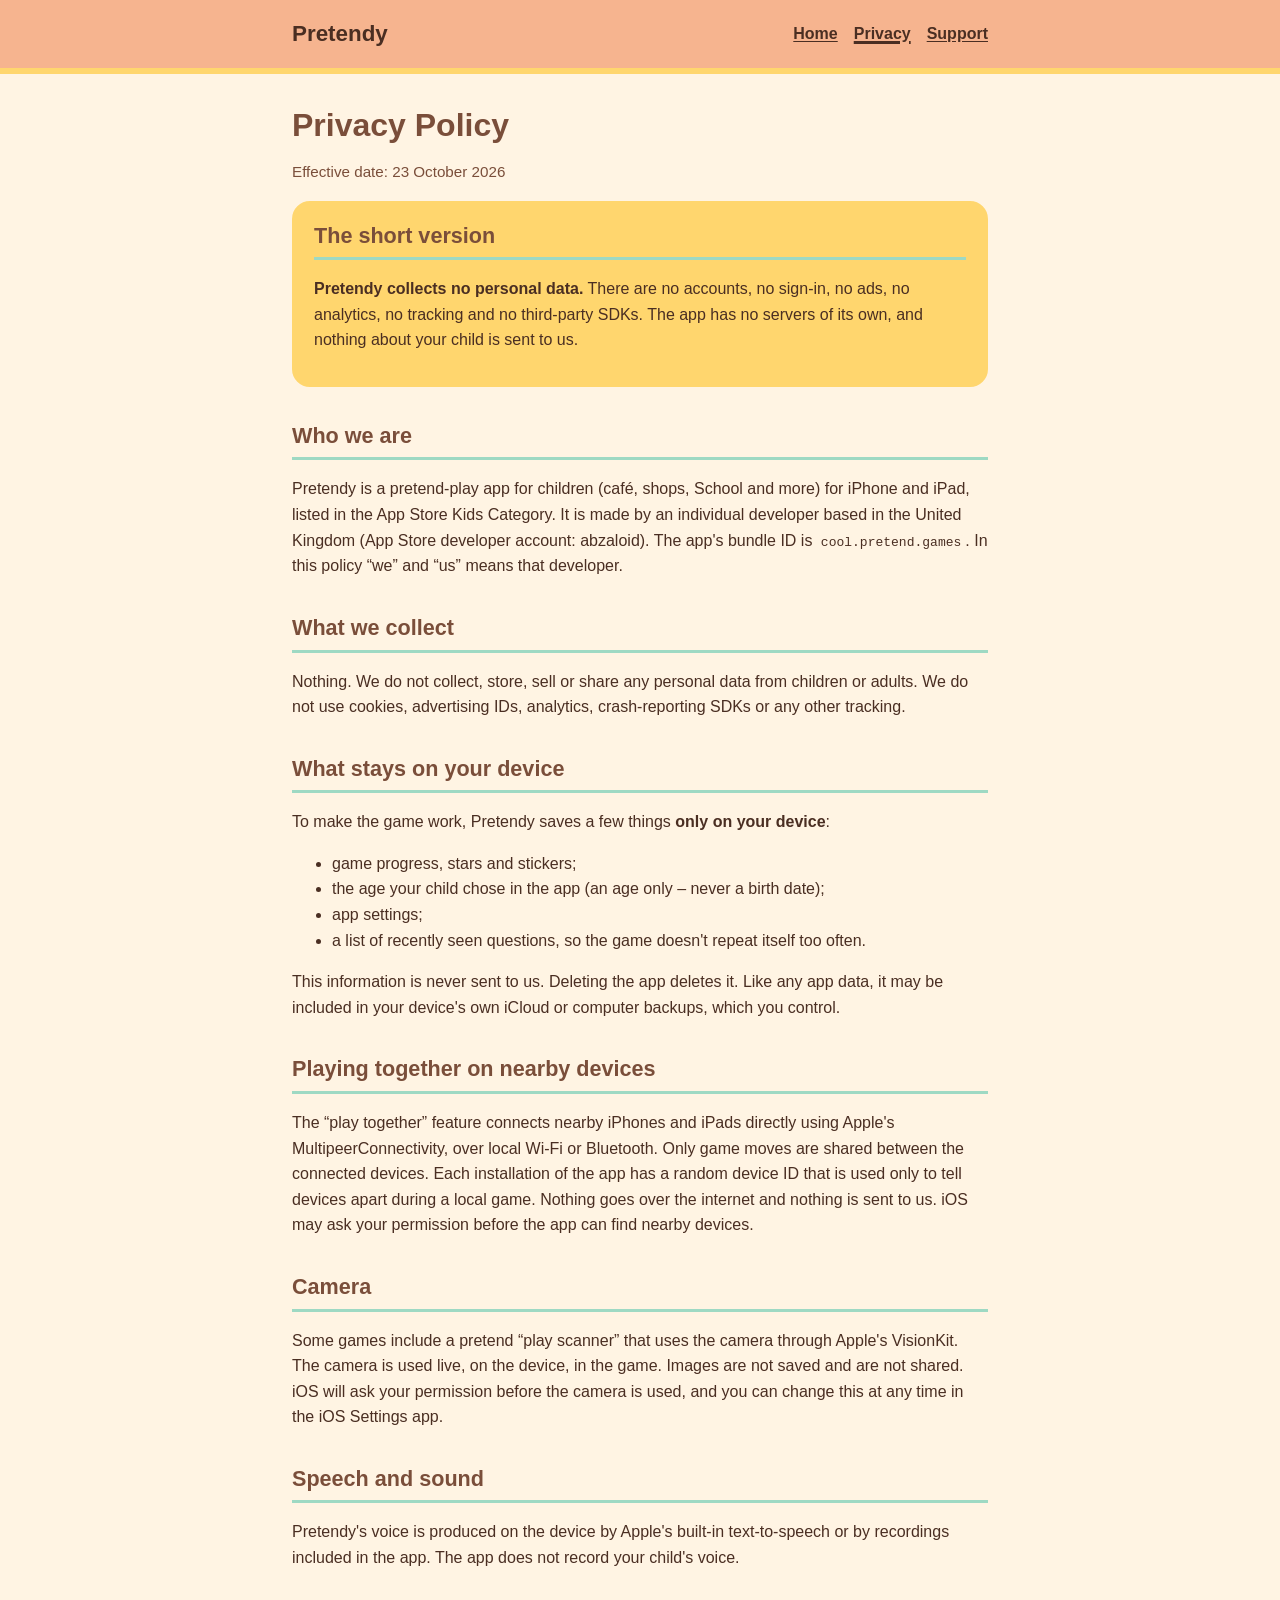
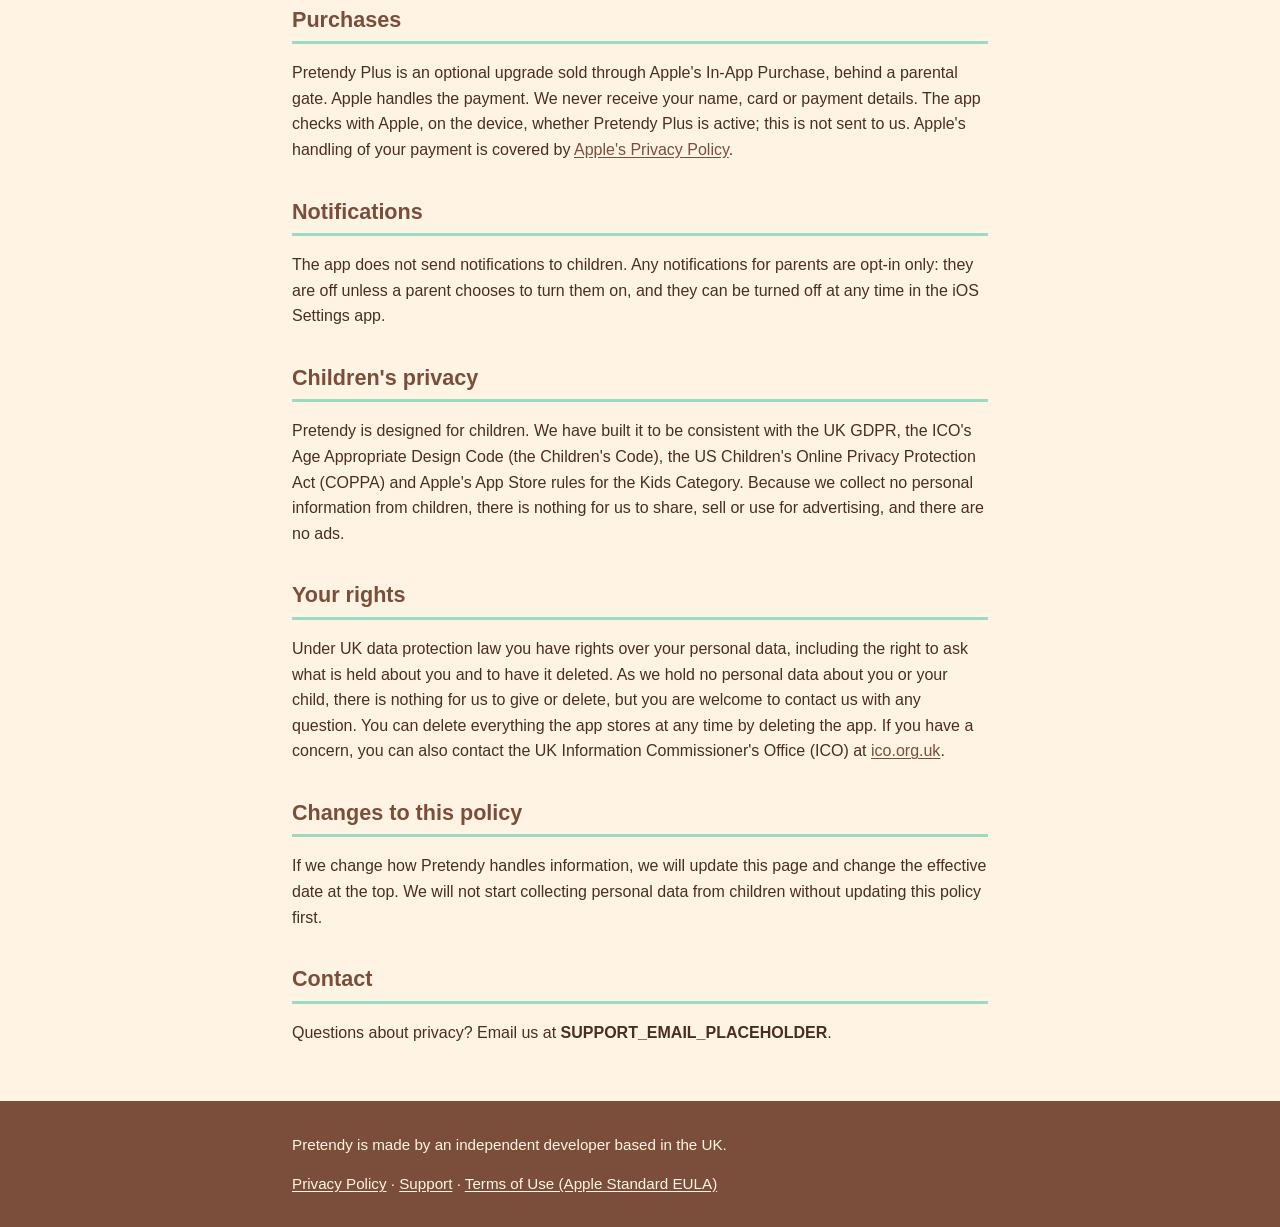
==== privacy.html @ c5faf452 "Privacy policy and support pages" ====
<!DOCTYPE html>
<html lang="en-GB">
<head>
<meta charset="utf-8">
<meta name="viewport" content="width=device-width, initial-scale=1">
<title>Privacy Policy – Pretendy</title>
<meta name="description" content="Pretendy privacy policy: the app collects no personal data.">
<meta name="color-scheme" content="light">
<link rel="stylesheet" href="style.css">
</head>
<body>
<a class="skip" href="#main">Skip to content</a>
<header class="site">
<div class="wrap">
<a class="brand" href="index.html">Pretendy</a>
<nav aria-label="Main">
<ul>
<li><a href="index.html">Home</a></li>
<li><a href="privacy.html" aria-current="page">Privacy</a></li>
<li><a href="support.html">Support</a></li>
</ul>
</nav>
</div>
</header>
<main id="main">
<div class="wrap">
<h1>Privacy Policy</h1>
<p class="meta">Effective date: 23 October 2026</p>

<div class="card highlight">
<h2 id="summary" style="margin-top:0">The short version</h2>
<p><strong>Pretendy collects no personal data.</strong> There are no accounts, no sign-in, no ads, no analytics, no tracking and no third-party SDKs. The app has no servers of its own, and nothing about your child is sent to us.</p>
</div>

<h2 id="who">Who we are</h2>
<p>Pretendy is a pretend-play app for children (café, shops, School and more) for iPhone and iPad, listed in the App Store Kids Category. It is made by an individual developer based in the United Kingdom (App Store developer account: abzaloid). The app's bundle ID is <code>cool.pretend.games</code>. In this policy “we” and “us” means that developer.</p>

<h2 id="collect">What we collect</h2>
<p>Nothing. We do not collect, store, sell or share any personal data from children or adults. We do not use cookies, advertising IDs, analytics, crash-reporting SDKs or any other tracking.</p>

<h2 id="device">What stays on your device</h2>
<p>To make the game work, Pretendy saves a few things <strong>only on your device</strong>:</p>
<ul>
<li>game progress, stars and stickers;</li>
<li>the age your child chose in the app (an age only – never a birth date);</li>
<li>app settings;</li>
<li>a list of recently seen questions, so the game doesn't repeat itself too often.</li>
</ul>
<p>This information is never sent to us. Deleting the app deletes it. Like any app data, it may be included in your device's own iCloud or computer backups, which you control.</p>

<h2 id="together">Playing together on nearby devices</h2>
<p>The “play together” feature connects nearby iPhones and iPads directly using Apple's MultipeerConnectivity, over local Wi-Fi or Bluetooth. Only game moves are shared between the connected devices. Each installation of the app has a random device ID that is used only to tell devices apart during a local game. Nothing goes over the internet and nothing is sent to us. iOS may ask your permission before the app can find nearby devices.</p>

<h2 id="camera">Camera</h2>
<p>Some games include a pretend “play scanner” that uses the camera through Apple's VisionKit. The camera is used live, on the device, in the game. Images are not saved and are not shared. iOS will ask your permission before the camera is used, and you can change this at any time in the iOS Settings app.</p>

<h2 id="speech">Speech and sound</h2>
<p>Pretendy's voice is produced on the device by Apple's built-in text-to-speech or by recordings included in the app. The app does not record your child's voice.</p>

<h2 id="purchases">Purchases</h2>
<p>Pretendy Plus is an optional upgrade sold through Apple's In-App Purchase, behind a parental gate. Apple handles the payment. We never receive your name, card or payment details. The app checks with Apple, on the device, whether Pretendy Plus is active; this is not sent to us. Apple's handling of your payment is covered by <a href="https://www.apple.com/legal/privacy/">Apple's Privacy Policy</a>.</p>

<h2 id="notifications">Notifications</h2>
<p>The app does not send notifications to children. Any notifications for parents are opt-in only: they are off unless a parent chooses to turn them on, and they can be turned off at any time in the iOS Settings app.</p>

<h2 id="children">Children's privacy</h2>
<p>Pretendy is designed for children. We have built it to be consistent with the UK GDPR, the ICO's Age Appropriate Design Code (the Children's Code), the US Children's Online Privacy Protection Act (COPPA) and Apple's App Store rules for the Kids Category. Because we collect no personal information from children, there is nothing for us to share, sell or use for advertising, and there are no ads.</p>

<h2 id="rights">Your rights</h2>
<p>Under UK data protection law you have rights over your personal data, including the right to ask what is held about you and to have it deleted. As we hold no personal data about you or your child, there is nothing for us to give or delete, but you are welcome to contact us with any question. You can delete everything the app stores at any time by deleting the app. If you have a concern, you can also contact the UK Information Commissioner's Office (ICO) at <a href="https://ico.org.uk/">ico.org.uk</a>.</p>

<h2 id="changes">Changes to this policy</h2>
<p>If we change how Pretendy handles information, we will update this page and change the effective date at the top. We will not start collecting personal data from children without updating this policy first.</p>

<h2 id="contact">Contact</h2>
<p>Questions about privacy? Email us at <strong>SUPPORT_EMAIL_PLACEHOLDER</strong>.</p>
</div>
</main>
<footer>
<div class="wrap">
<p>Pretendy is made by an independent developer based in the UK.</p>
<p><a href="privacy.html">Privacy Policy</a> · <a href="support.html">Support</a> · <a href="https://www.apple.com/legal/internet-services/itunes/dev/stdeula/">Terms of Use (Apple Standard EULA)</a></p>
</div>
</footer>
</body>
</html>
---- style.css ----
/* Pretendy site – Soft Clay palette. No external fonts, scripts or trackers. */
:root{--peach:#F6B48F;--cream:#FFF4E3;--mint:#9ED9C3;--sun:#FFD66E;--clay:#7A4E3A;--ink:#4A2E22}
*{box-sizing:border-box}
html{font-size:100%;-webkit-text-size-adjust:100%}
body{margin:0;background:var(--cream);color:var(--ink);font-family:-apple-system,BlinkMacSystemFont,"Segoe UI",Roboto,Helvetica,Arial,sans-serif;line-height:1.6}
a{color:var(--clay);text-decoration:underline;text-underline-offset:2px}
a:hover,a:focus{color:var(--ink)}
a:focus-visible{outline:3px solid var(--clay);outline-offset:2px;border-radius:4px}
.skip{position:absolute;left:-999px;top:0;background:var(--sun);color:var(--ink);padding:.5rem 1rem;z-index:10}
.skip:focus{left:.5rem;top:.5rem}
header.site{background:var(--peach);border-bottom:6px solid var(--sun)}
header.site .wrap{display:flex;flex-wrap:wrap;align-items:center;justify-content:space-between;gap:.5rem}
.brand{font-weight:800;font-size:1.4rem;color:var(--ink);text-decoration:none}
nav ul{list-style:none;margin:0;padding:0;display:flex;flex-wrap:wrap;gap:.25rem 1rem}
nav a{color:var(--ink);font-weight:600}
nav a[aria-current="page"]{text-decoration-thickness:3px}
.wrap{max-width:46rem;margin:0 auto;padding:1rem 1.25rem}
main .wrap{padding-top:1.5rem;padding-bottom:2.5rem}
h1{color:var(--clay);font-size:2rem;line-height:1.2;margin:.5rem 0 1rem}
h2{color:var(--clay);font-size:1.35rem;margin:2rem 0 .5rem;padding-bottom:.25rem;border-bottom:3px solid var(--mint)}
h3{font-size:1.1rem;margin:1.25rem 0 .25rem}
.card{background:#fff;border:2px solid var(--mint);border-radius:18px;padding:1rem 1.25rem;margin:1rem 0}
.highlight{background:var(--sun);border-color:var(--sun)}
.hero{text-align:center;padding:2rem 0 1rem}
.hero p.tag{font-size:1.2rem}
.buttons{display:flex;flex-wrap:wrap;gap:.75rem;justify-content:center;margin:1.5rem 0}
.btn{display:inline-block;background:var(--mint);color:var(--ink);font-weight:700;text-decoration:none;padding:.75rem 1.25rem;border-radius:999px;border:2px solid var(--clay)}
.btn:hover,.btn:focus{background:var(--sun);color:var(--ink)}
.meta{color:var(--clay);font-size:.95rem}
table{border-collapse:collapse;width:100%}
th,td{text-align:left;padding:.4rem .5rem;border-bottom:1px solid var(--mint);vertical-align:top}
footer{background:var(--clay);color:var(--cream);font-size:.95rem}
footer a{color:var(--cream)}
footer a:hover,footer a:focus{color:var(--sun)}
code{background:var(--cream);padding:0 .25rem;border-radius:4px}
@media (prefers-reduced-motion:reduce){*{transition:none!important;animation:none!important}}
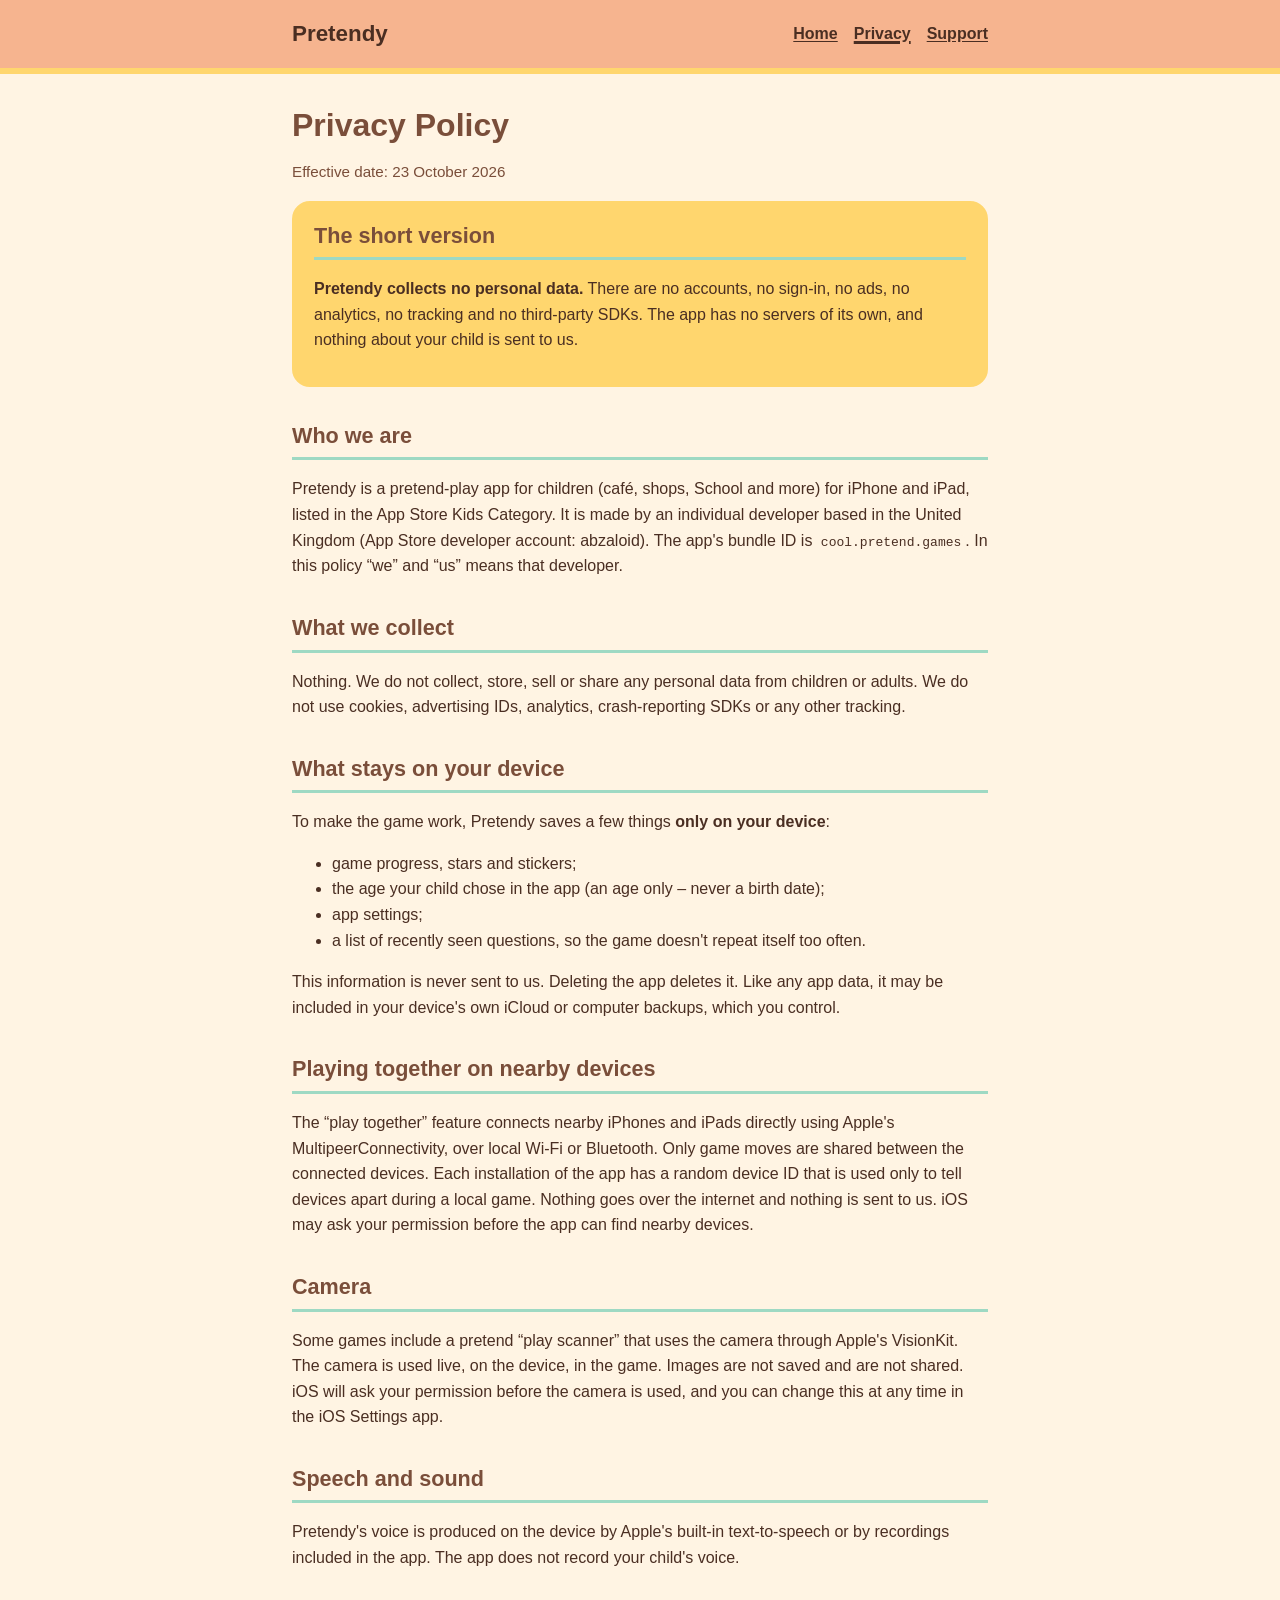
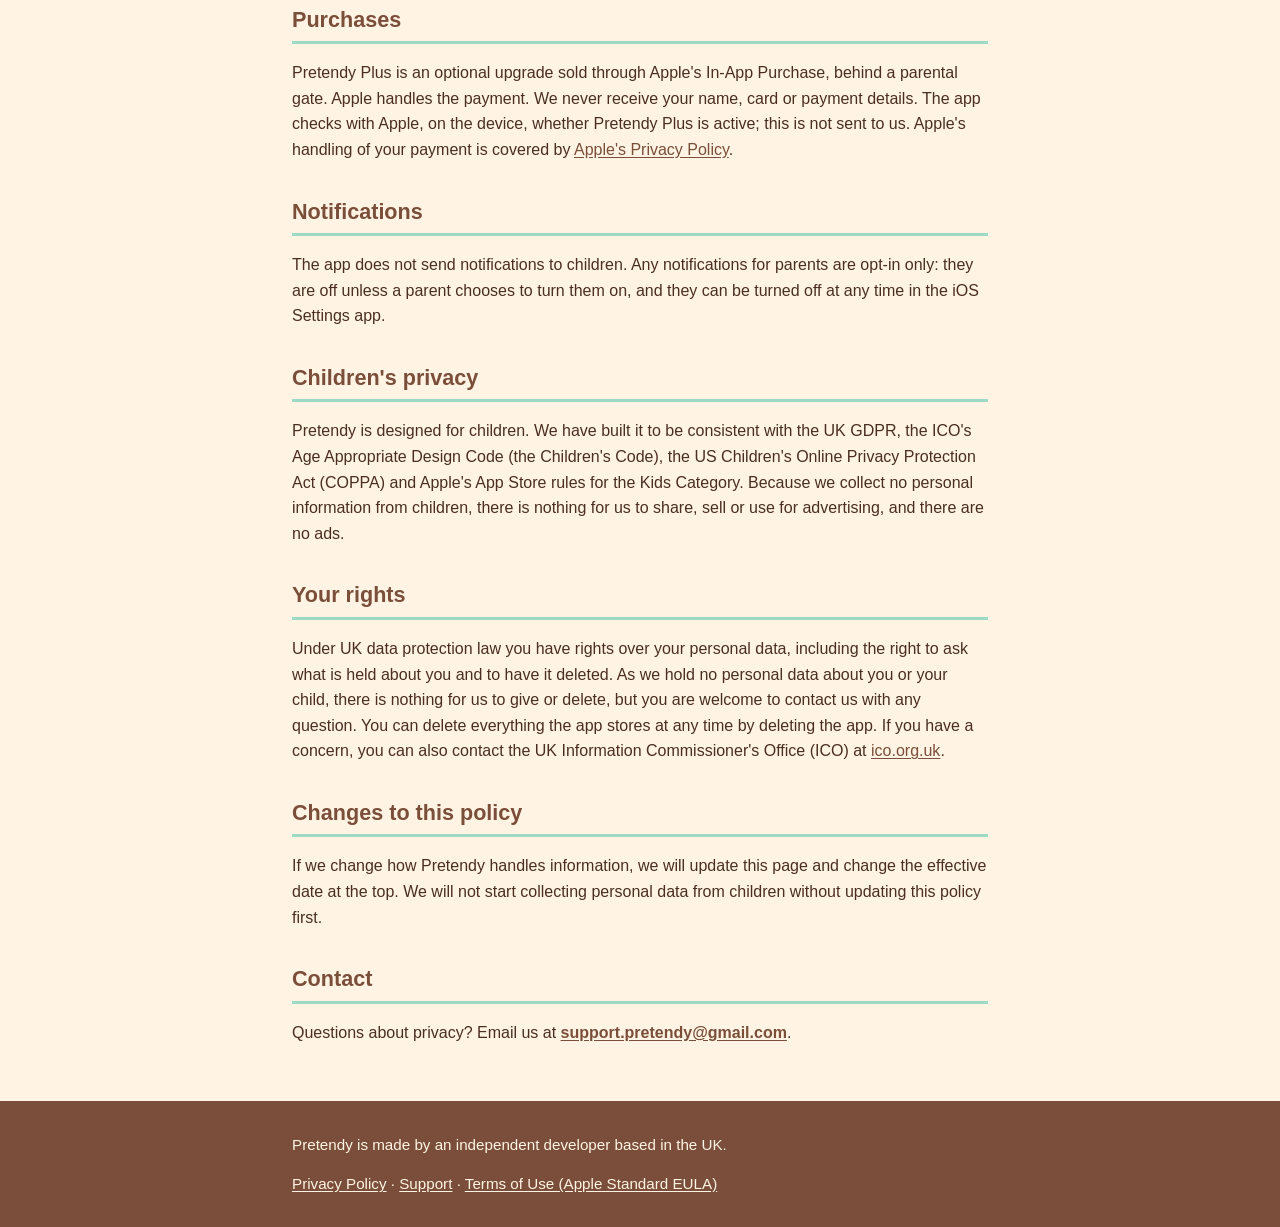
==== commit c67c825e: "Add support email" ====
--- a/privacy.html
+++ b/privacy.html
@@ -73,7 +73,7 @@
 <p>If we change how Pretendy handles information, we will update this page and change the effective date at the top. We will not start collecting personal data from children without updating this policy first.</p>
 
 <h2 id="contact">Contact</h2>
-<p>Questions about privacy? Email us at <strong>SUPPORT_EMAIL_PLACEHOLDER</strong>.</p>
+<p>Questions about privacy? Email us at <strong><a href="mailto:support.pretendy@gmail.com">support.pretendy@gmail.com</a></strong>.</p>
 </div>
 </main>
 <footer>
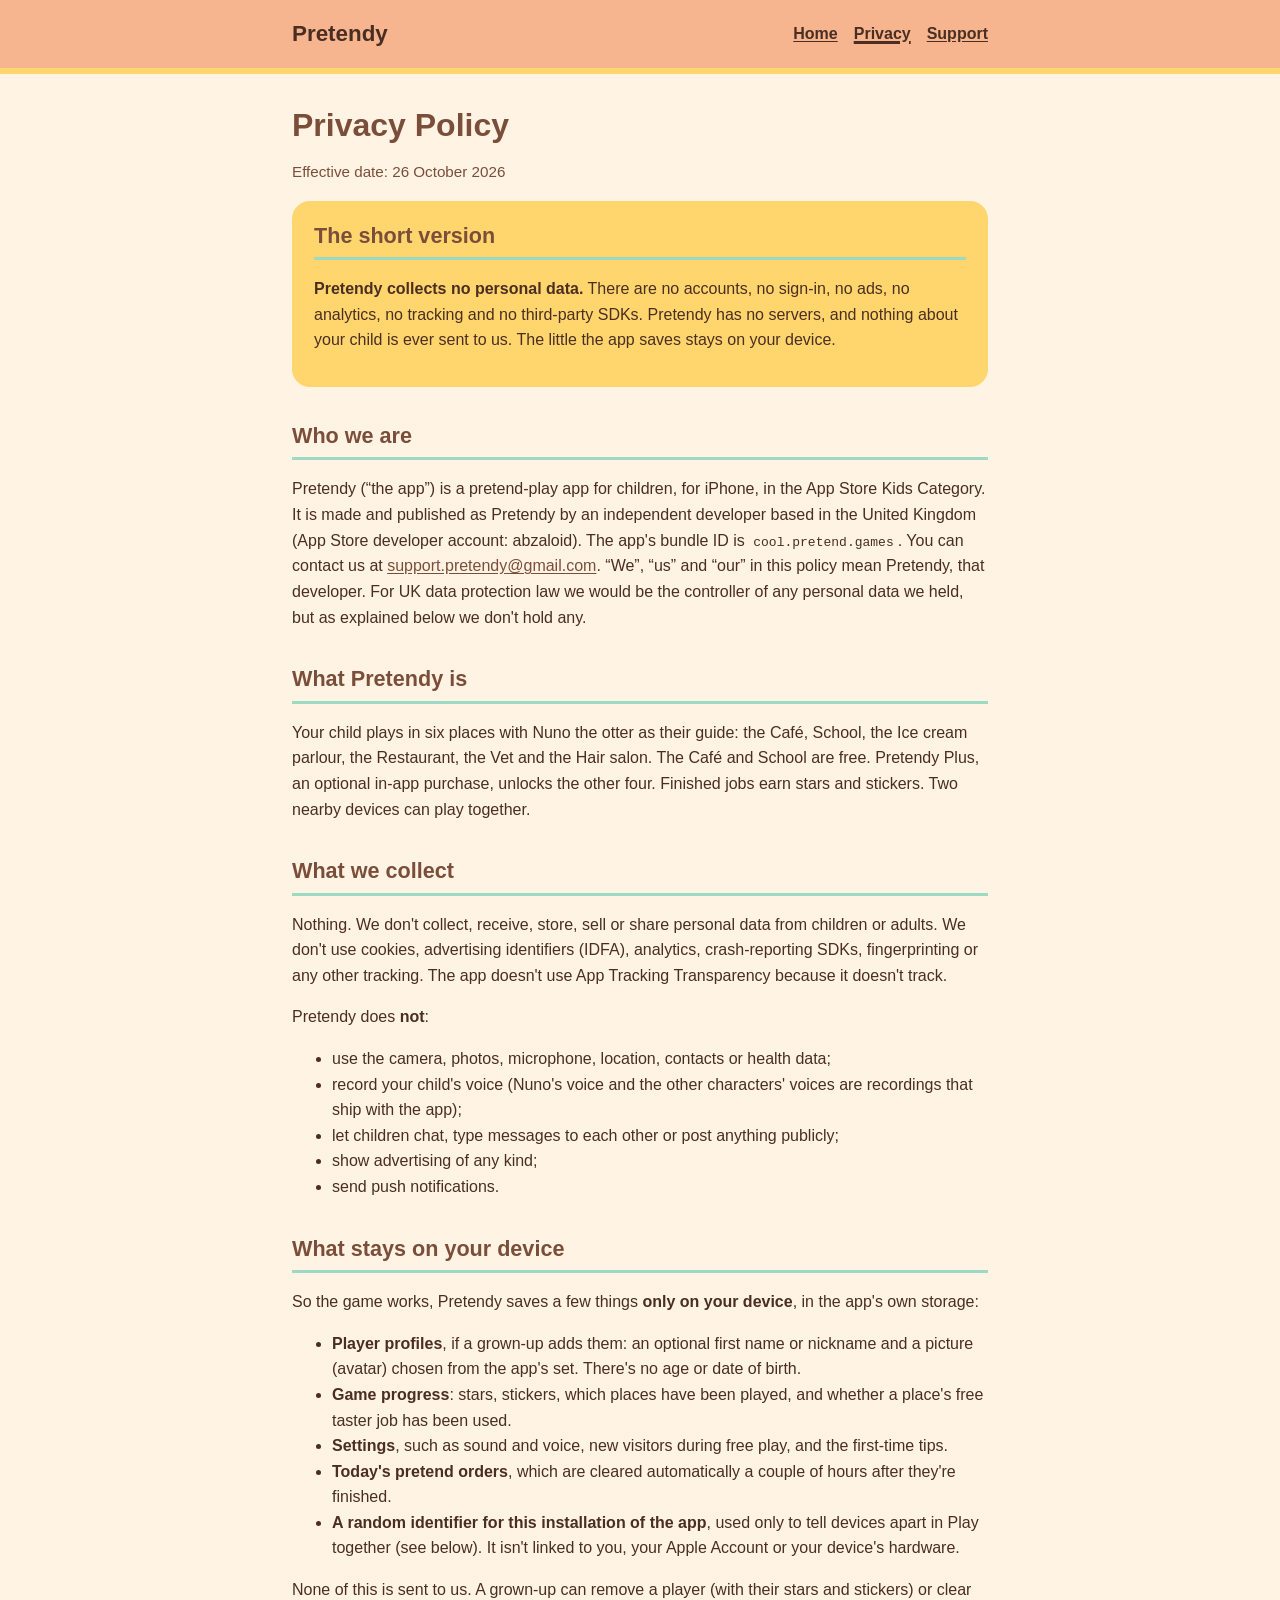
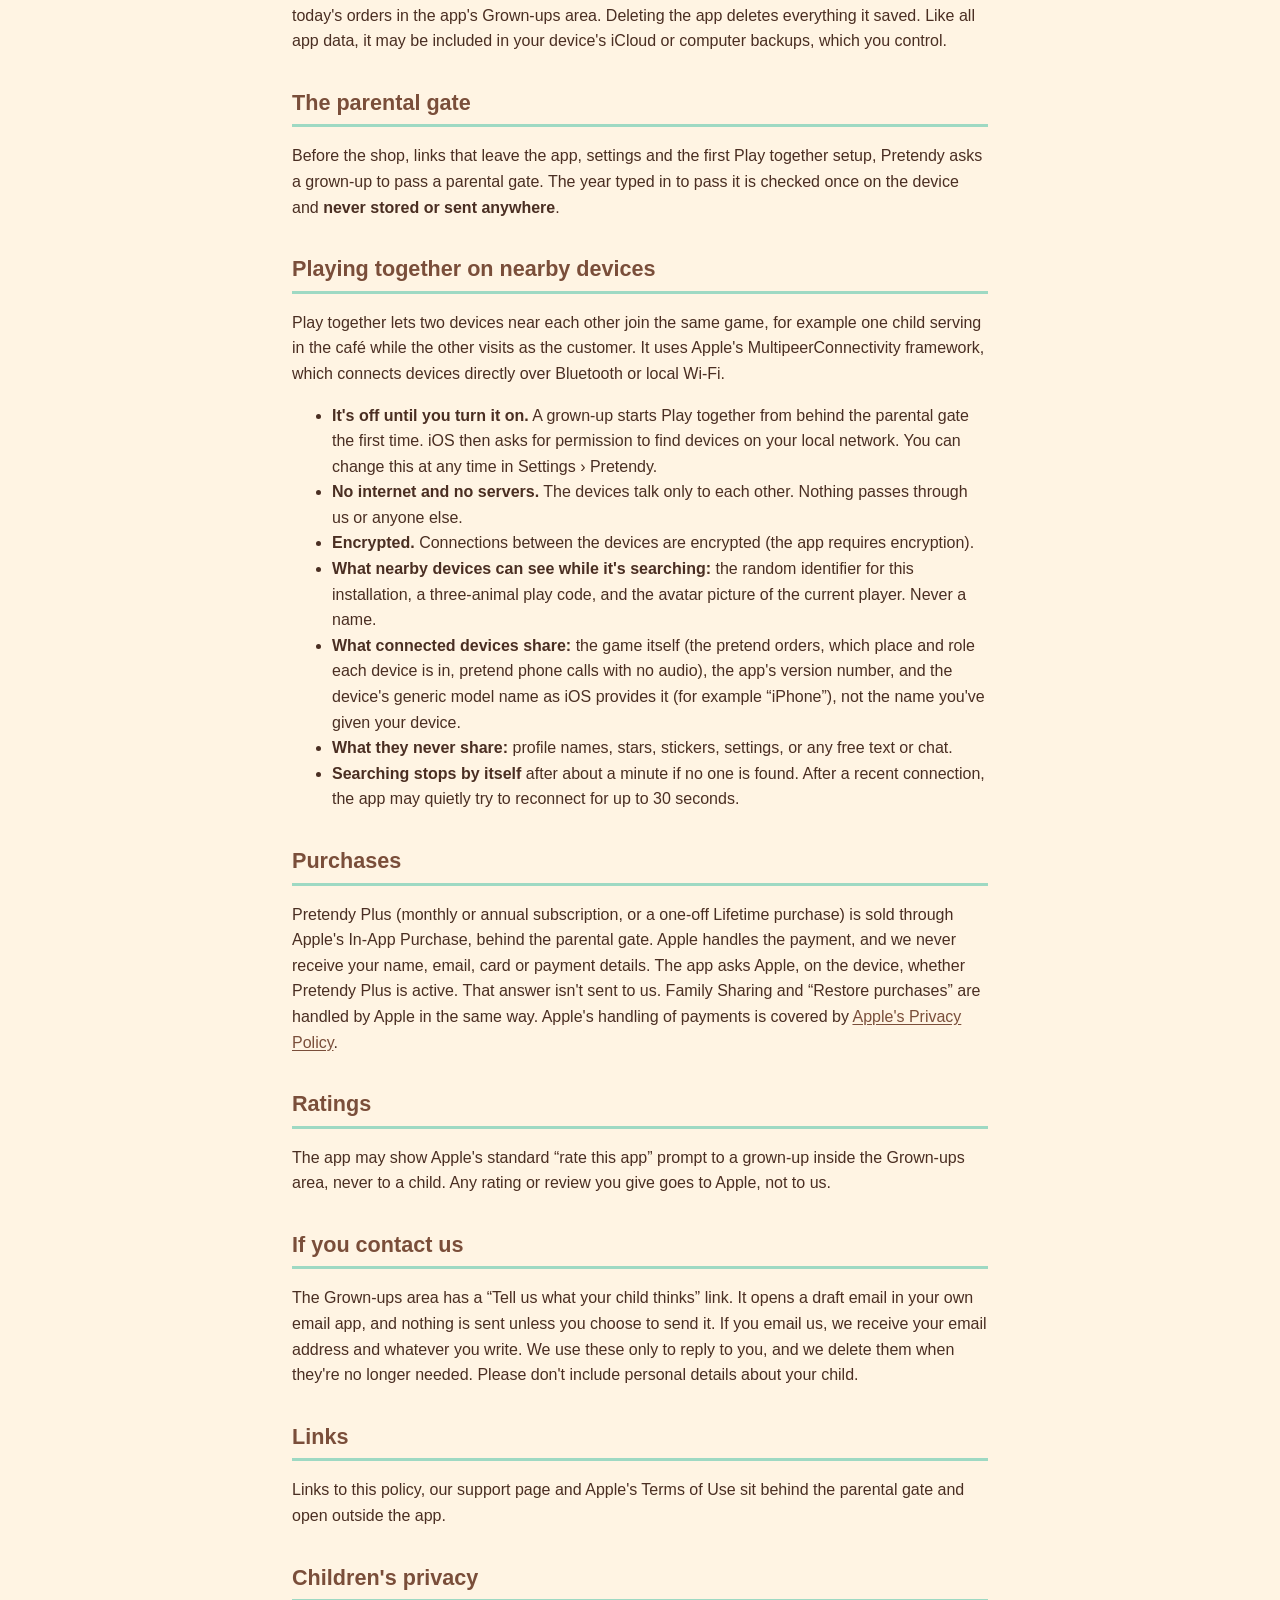
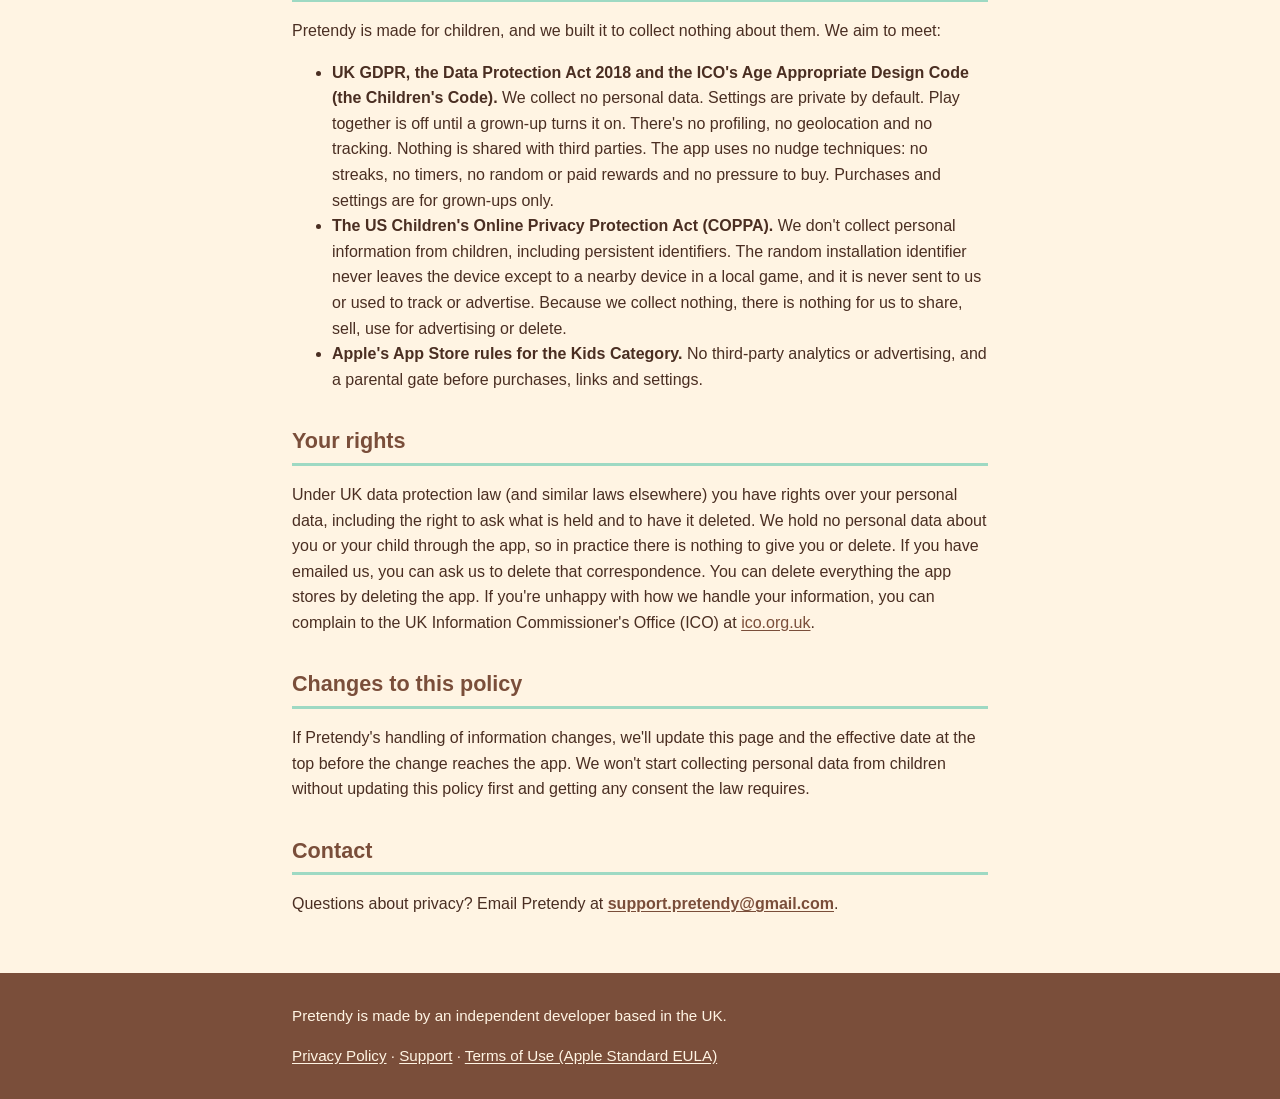
==== commit cd94a512: "Update site for six-place iPhone launch: new privacy policy (effective 26 Oct 2026), support and hom" ====
--- a/privacy.html
+++ b/privacy.html
@@ -25,55 +25,84 @@
 <main id="main">
 <div class="wrap">
 <h1>Privacy Policy</h1>
-<p class="meta">Effective date: 23 October 2026</p>
+<p class="meta">Effective date: 26 October 2026</p>
 
 <div class="card highlight">
 <h2 id="summary" style="margin-top:0">The short version</h2>
-<p><strong>Pretendy collects no personal data.</strong> There are no accounts, no sign-in, no ads, no analytics, no tracking and no third-party SDKs. The app has no servers of its own, and nothing about your child is sent to us.</p>
+<p><strong>Pretendy collects no personal data.</strong> There are no accounts, no sign-in, no ads, no analytics, no tracking and no third-party SDKs. Pretendy has no servers, and nothing about your child is ever sent to us. The little the app saves stays on your device.</p>
 </div>
 
 <h2 id="who">Who we are</h2>
-<p>Pretendy is a pretend-play app for children (café, shops, School and more) for iPhone and iPad, listed in the App Store Kids Category. It is made by an individual developer based in the United Kingdom (App Store developer account: abzaloid). The app's bundle ID is <code>cool.pretend.games</code>. In this policy “we” and “us” means that developer.</p>
+<p>Pretendy (“the app”) is a pretend-play app for children, for iPhone, in the App Store Kids Category. It is made and published as Pretendy by an independent developer based in the United Kingdom (App Store developer account: abzaloid). The app's bundle ID is <code>cool.pretend.games</code>. You can contact us at <a href="mailto:support.pretendy@gmail.com">support.pretendy@gmail.com</a>. “We”, “us” and “our” in this policy mean Pretendy, that developer. For UK data protection law we would be the controller of any personal data we held, but as explained below we don't hold any.</p>
+
+<h2 id="what">What Pretendy is</h2>
+<p>Your child plays in six places with Nuno the otter as their guide: the Café, School, the Ice cream parlour, the Restaurant, the Vet and the Hair salon. The Café and School are free. Pretendy Plus, an optional in-app purchase, unlocks the other four. Finished jobs earn stars and stickers. Two nearby devices can play together.</p>
 
 <h2 id="collect">What we collect</h2>
-<p>Nothing. We do not collect, store, sell or share any personal data from children or adults. We do not use cookies, advertising IDs, analytics, crash-reporting SDKs or any other tracking.</p>
+<p>Nothing. We don't collect, receive, store, sell or share personal data from children or adults. We don't use cookies, advertising identifiers (IDFA), analytics, crash-reporting SDKs, fingerprinting or any other tracking. The app doesn't use App Tracking Transparency because it doesn't track.</p>
+<p>Pretendy does <strong>not</strong>:</p>
+<ul>
+<li>use the camera, photos, microphone, location, contacts or health data;</li>
+<li>record your child's voice (Nuno's voice and the other characters' voices are recordings that ship with the app);</li>
+<li>let children chat, type messages to each other or post anything publicly;</li>
+<li>show advertising of any kind;</li>
+<li>send push notifications.</li>
+</ul>
 
 <h2 id="device">What stays on your device</h2>
-<p>To make the game work, Pretendy saves a few things <strong>only on your device</strong>:</p>
+<p>So the game works, Pretendy saves a few things <strong>only on your device</strong>, in the app's own storage:</p>
 <ul>
-<li>game progress, stars and stickers;</li>
-<li>the age your child chose in the app (an age only – never a birth date);</li>
-<li>app settings;</li>
-<li>a list of recently seen questions, so the game doesn't repeat itself too often.</li>
+<li><strong>Player profiles</strong>, if a grown-up adds them: an optional first name or nickname and a picture (avatar) chosen from the app's set. There's no age or date of birth.</li>
+<li><strong>Game progress</strong>: stars, stickers, which places have been played, and whether a place's free taster job has been used.</li>
+<li><strong>Settings</strong>, such as sound and voice, new visitors during free play, and the first-time tips.</li>
+<li><strong>Today's pretend orders</strong>, which are cleared automatically a couple of hours after they're finished.</li>
+<li><strong>A random identifier for this installation of the app</strong>, used only to tell devices apart in Play together (see below). It isn't linked to you, your Apple Account or your device's hardware.</li>
 </ul>
-<p>This information is never sent to us. Deleting the app deletes it. Like any app data, it may be included in your device's own iCloud or computer backups, which you control.</p>
+<p>None of this is sent to us. A grown-up can remove a player (with their stars and stickers) or clear today's orders in the app's Grown-ups area. Deleting the app deletes everything it saved. Like all app data, it may be included in your device's iCloud or computer backups, which you control.</p>
+
+<h2 id="gate">The parental gate</h2>
+<p>Before the shop, links that leave the app, settings and the first Play together setup, Pretendy asks a grown-up to pass a parental gate. The year typed in to pass it is checked once on the device and <strong>never stored or sent anywhere</strong>.</p>
 
 <h2 id="together">Playing together on nearby devices</h2>
-<p>The “play together” feature connects nearby iPhones and iPads directly using Apple's MultipeerConnectivity, over local Wi-Fi or Bluetooth. Only game moves are shared between the connected devices. Each installation of the app has a random device ID that is used only to tell devices apart during a local game. Nothing goes over the internet and nothing is sent to us. iOS may ask your permission before the app can find nearby devices.</p>
-
-<h2 id="camera">Camera</h2>
-<p>Some games include a pretend “play scanner” that uses the camera through Apple's VisionKit. The camera is used live, on the device, in the game. Images are not saved and are not shared. iOS will ask your permission before the camera is used, and you can change this at any time in the iOS Settings app.</p>
-
-<h2 id="speech">Speech and sound</h2>
-<p>Pretendy's voice is produced on the device by Apple's built-in text-to-speech or by recordings included in the app. The app does not record your child's voice.</p>
+<p>Play together lets two devices near each other join the same game, for example one child serving in the café while the other visits as the customer. It uses Apple's MultipeerConnectivity framework, which connects devices directly over Bluetooth or local Wi-Fi.</p>
+<ul>
+<li><strong>It's off until you turn it on.</strong> A grown-up starts Play together from behind the parental gate the first time. iOS then asks for permission to find devices on your local network. You can change this at any time in Settings › Pretendy.</li>
+<li><strong>No internet and no servers.</strong> The devices talk only to each other. Nothing passes through us or anyone else.</li>
+<li><strong>Encrypted.</strong> Connections between the devices are encrypted (the app requires encryption).</li>
+<li><strong>What nearby devices can see while it's searching:</strong> the random identifier for this installation, a three-animal play code, and the avatar picture of the current player. Never a name.</li>
+<li><strong>What connected devices share:</strong> the game itself (the pretend orders, which place and role each device is in, pretend phone calls with no audio), the app's version number, and the device's generic model name as iOS provides it (for example “iPhone”), not the name you've given your device.</li>
+<li><strong>What they never share:</strong> profile names, stars, stickers, settings, or any free text or chat.</li>
+<li><strong>Searching stops by itself</strong> after about a minute if no one is found. After a recent connection, the app may quietly try to reconnect for up to 30 seconds.</li>
+</ul>
 
 <h2 id="purchases">Purchases</h2>
-<p>Pretendy Plus is an optional upgrade sold through Apple's In-App Purchase, behind a parental gate. Apple handles the payment. We never receive your name, card or payment details. The app checks with Apple, on the device, whether Pretendy Plus is active; this is not sent to us. Apple's handling of your payment is covered by <a href="https://www.apple.com/legal/privacy/">Apple's Privacy Policy</a>.</p>
+<p>Pretendy Plus (monthly or annual subscription, or a one-off Lifetime purchase) is sold through Apple's In-App Purchase, behind the parental gate. Apple handles the payment, and we never receive your name, email, card or payment details. The app asks Apple, on the device, whether Pretendy Plus is active. That answer isn't sent to us. Family Sharing and “Restore purchases” are handled by Apple in the same way. Apple's handling of payments is covered by <a href="https://www.apple.com/legal/privacy/">Apple's Privacy Policy</a>.</p>
 
-<h2 id="notifications">Notifications</h2>
-<p>The app does not send notifications to children. Any notifications for parents are opt-in only: they are off unless a parent chooses to turn them on, and they can be turned off at any time in the iOS Settings app.</p>
+<h2 id="ratings">Ratings</h2>
+<p>The app may show Apple's standard “rate this app” prompt to a grown-up inside the Grown-ups area, never to a child. Any rating or review you give goes to Apple, not to us.</p>
+
+<h2 id="contacting">If you contact us</h2>
+<p>The Grown-ups area has a “Tell us what your child thinks” link. It opens a draft email in your own email app, and nothing is sent unless you choose to send it. If you email us, we receive your email address and whatever you write. We use these only to reply to you, and we delete them when they're no longer needed. Please don't include personal details about your child.</p>
+
+<h2 id="links">Links</h2>
+<p>Links to this policy, our support page and Apple's Terms of Use sit behind the parental gate and open outside the app.</p>
 
 <h2 id="children">Children's privacy</h2>
-<p>Pretendy is designed for children. We have built it to be consistent with the UK GDPR, the ICO's Age Appropriate Design Code (the Children's Code), the US Children's Online Privacy Protection Act (COPPA) and Apple's App Store rules for the Kids Category. Because we collect no personal information from children, there is nothing for us to share, sell or use for advertising, and there are no ads.</p>
+<p>Pretendy is made for children, and we built it to collect nothing about them. We aim to meet:</p>
+<ul>
+<li><strong>UK GDPR, the Data Protection Act 2018 and the ICO's Age Appropriate Design Code (the Children's Code).</strong> We collect no personal data. Settings are private by default. Play together is off until a grown-up turns it on. There's no profiling, no geolocation and no tracking. Nothing is shared with third parties. The app uses no nudge techniques: no streaks, no timers, no random or paid rewards and no pressure to buy. Purchases and settings are for grown-ups only.</li>
+<li><strong>The US Children's Online Privacy Protection Act (COPPA).</strong> We don't collect personal information from children, including persistent identifiers. The random installation identifier never leaves the device except to a nearby device in a local game, and it is never sent to us or used to track or advertise. Because we collect nothing, there is nothing for us to share, sell, use for advertising or delete.</li>
+<li><strong>Apple's App Store rules for the Kids Category.</strong> No third-party analytics or advertising, and a parental gate before purchases, links and settings.</li>
+</ul>
 
 <h2 id="rights">Your rights</h2>
-<p>Under UK data protection law you have rights over your personal data, including the right to ask what is held about you and to have it deleted. As we hold no personal data about you or your child, there is nothing for us to give or delete, but you are welcome to contact us with any question. You can delete everything the app stores at any time by deleting the app. If you have a concern, you can also contact the UK Information Commissioner's Office (ICO) at <a href="https://ico.org.uk/">ico.org.uk</a>.</p>
+<p>Under UK data protection law (and similar laws elsewhere) you have rights over your personal data, including the right to ask what is held and to have it deleted. We hold no personal data about you or your child through the app, so in practice there is nothing to give you or delete. If you have emailed us, you can ask us to delete that correspondence. You can delete everything the app stores by deleting the app. If you're unhappy with how we handle your information, you can complain to the UK Information Commissioner's Office (ICO) at <a href="https://ico.org.uk/">ico.org.uk</a>.</p>
 
 <h2 id="changes">Changes to this policy</h2>
-<p>If we change how Pretendy handles information, we will update this page and change the effective date at the top. We will not start collecting personal data from children without updating this policy first.</p>
+<p>If Pretendy's handling of information changes, we'll update this page and the effective date at the top before the change reaches the app. We won't start collecting personal data from children without updating this policy first and getting any consent the law requires.</p>
 
 <h2 id="contact">Contact</h2>
-<p>Questions about privacy? Email us at <strong><a href="mailto:support.pretendy@gmail.com">support.pretendy@gmail.com</a></strong>.</p>
+<p>Questions about privacy? Email Pretendy at <strong><a href="mailto:support.pretendy@gmail.com">support.pretendy@gmail.com</a></strong>.</p>
 </div>
 </main>
 <footer>
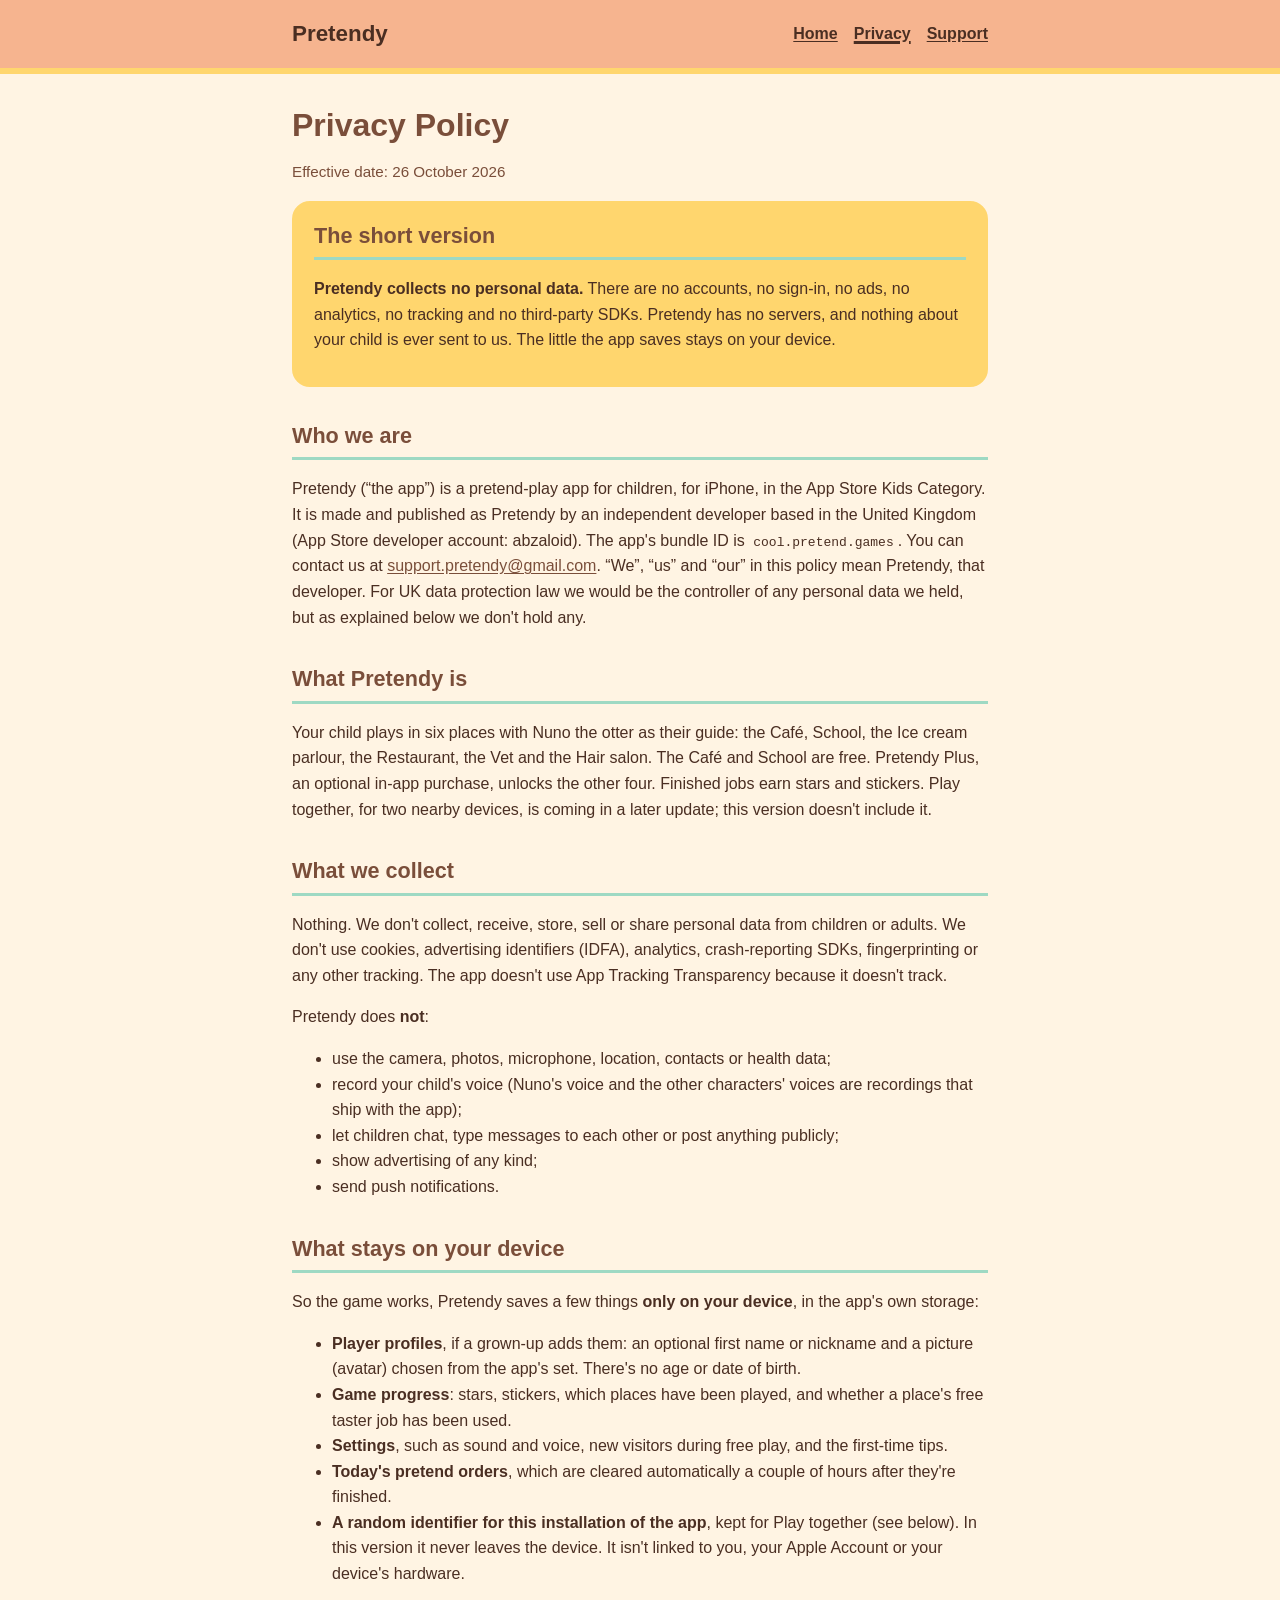
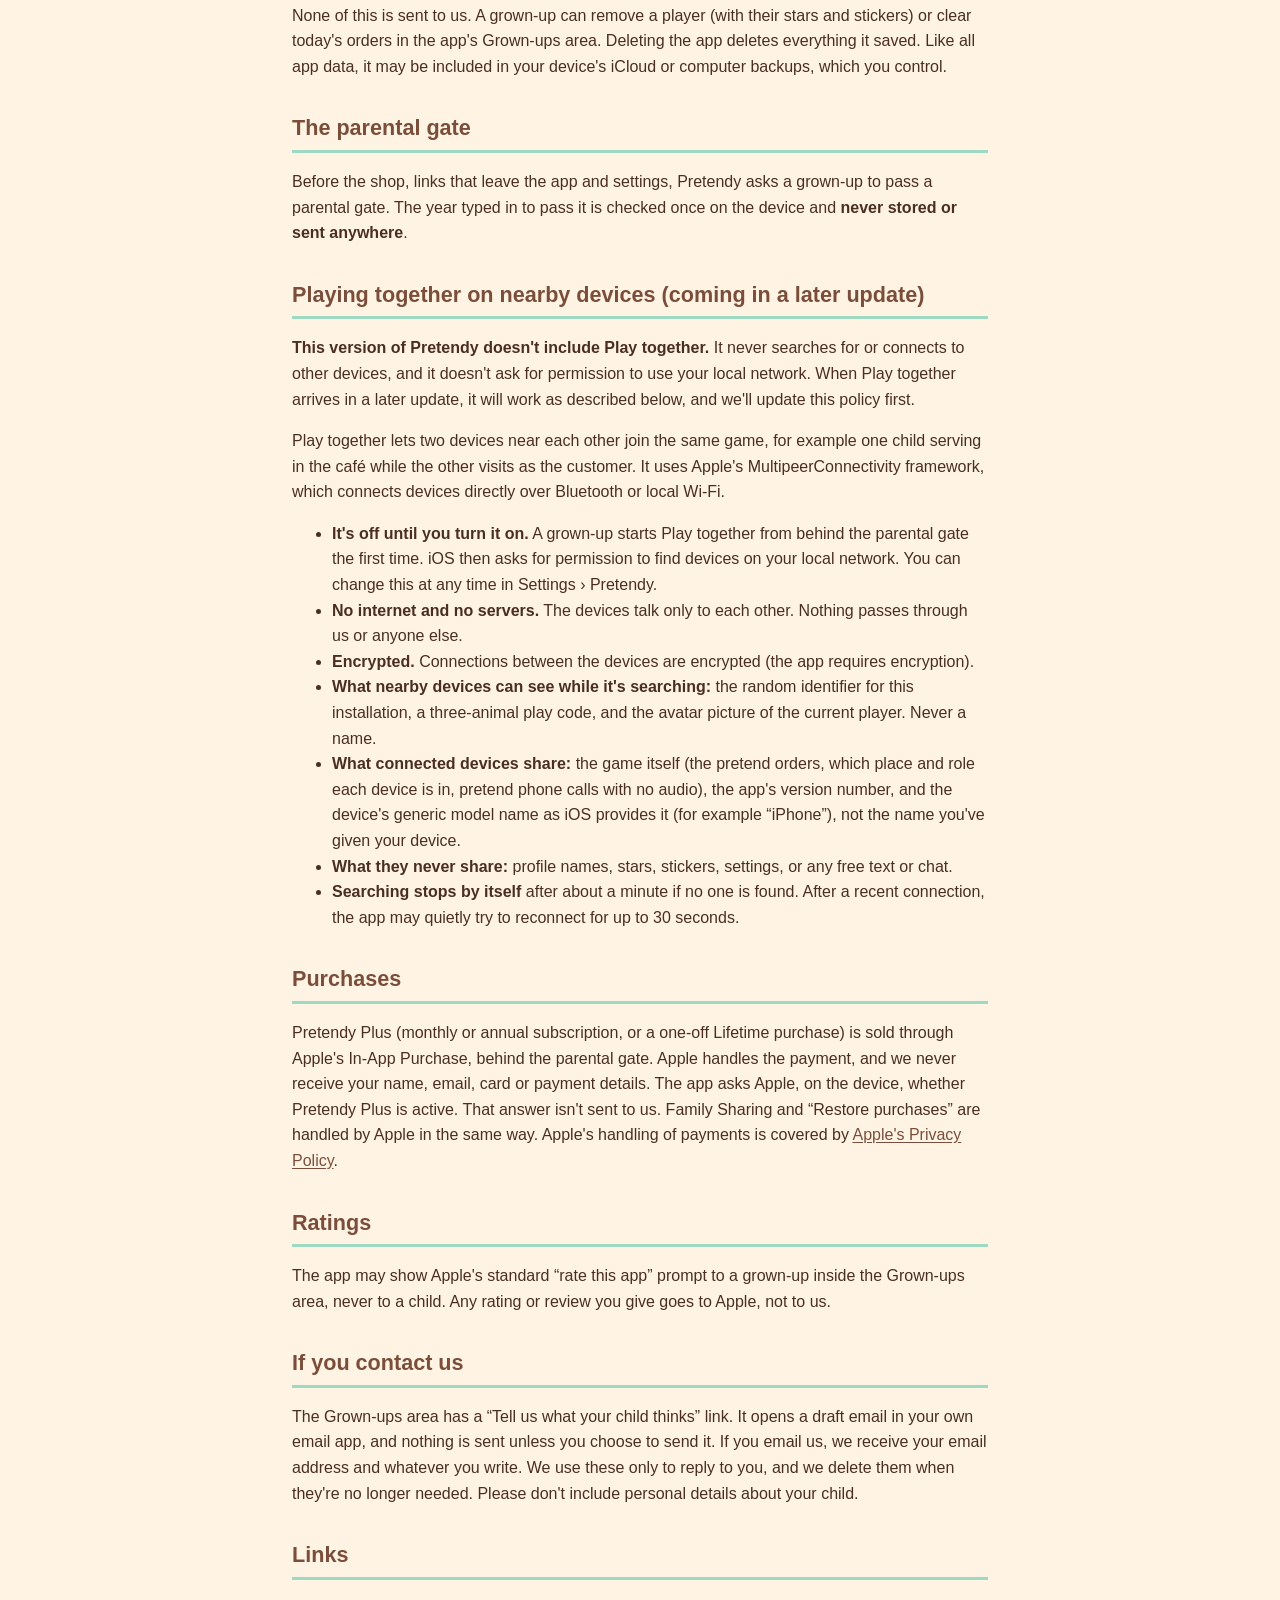
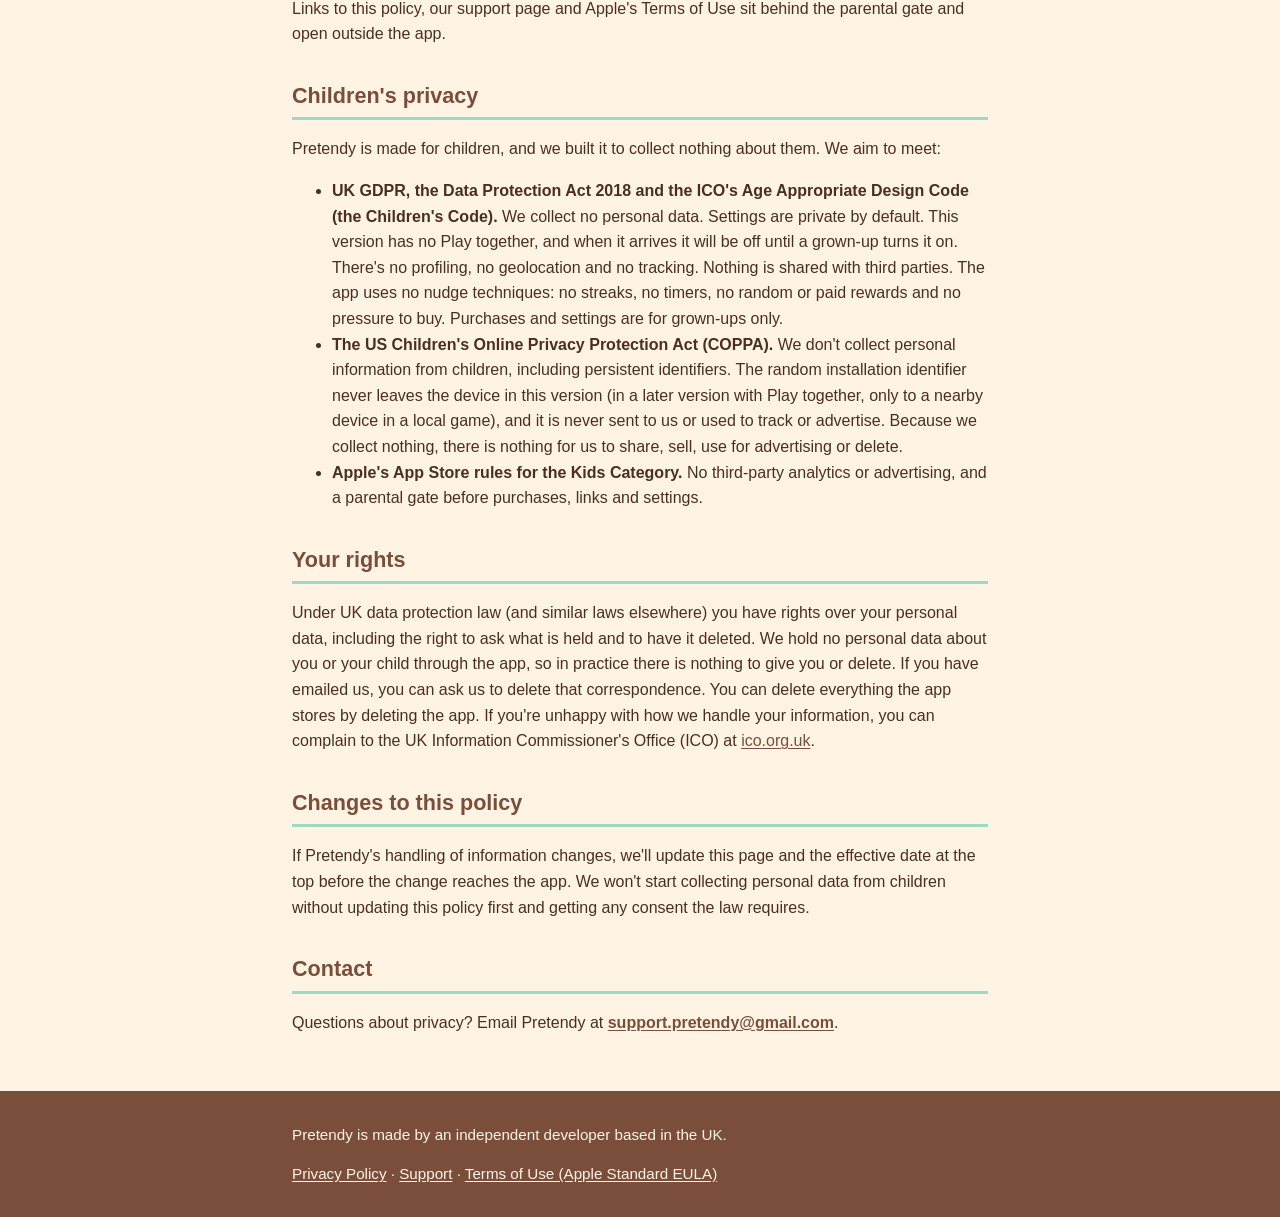
==== commit 8955f302: "Play together is not in 1.0: mark it as coming in a later update Pretendy 1.0 ships without Play tog" ====
--- a/privacy.html
+++ b/privacy.html
@@ -36,7 +36,7 @@
 <p>Pretendy (“the app”) is a pretend-play app for children, for iPhone, in the App Store Kids Category. It is made and published as Pretendy by an independent developer based in the United Kingdom (App Store developer account: abzaloid). The app's bundle ID is <code>cool.pretend.games</code>. You can contact us at <a href="mailto:support.pretendy@gmail.com">support.pretendy@gmail.com</a>. “We”, “us” and “our” in this policy mean Pretendy, that developer. For UK data protection law we would be the controller of any personal data we held, but as explained below we don't hold any.</p>
 
 <h2 id="what">What Pretendy is</h2>
-<p>Your child plays in six places with Nuno the otter as their guide: the Café, School, the Ice cream parlour, the Restaurant, the Vet and the Hair salon. The Café and School are free. Pretendy Plus, an optional in-app purchase, unlocks the other four. Finished jobs earn stars and stickers. Two nearby devices can play together.</p>
+<p>Your child plays in six places with Nuno the otter as their guide: the Café, School, the Ice cream parlour, the Restaurant, the Vet and the Hair salon. The Café and School are free. Pretendy Plus, an optional in-app purchase, unlocks the other four. Finished jobs earn stars and stickers. Play together, for two nearby devices, is coming in a later update; this version doesn't include it.</p>
 
 <h2 id="collect">What we collect</h2>
 <p>Nothing. We don't collect, receive, store, sell or share personal data from children or adults. We don't use cookies, advertising identifiers (IDFA), analytics, crash-reporting SDKs, fingerprinting or any other tracking. The app doesn't use App Tracking Transparency because it doesn't track.</p>
@@ -56,14 +56,15 @@
 <li><strong>Game progress</strong>: stars, stickers, which places have been played, and whether a place's free taster job has been used.</li>
 <li><strong>Settings</strong>, such as sound and voice, new visitors during free play, and the first-time tips.</li>
 <li><strong>Today's pretend orders</strong>, which are cleared automatically a couple of hours after they're finished.</li>
-<li><strong>A random identifier for this installation of the app</strong>, used only to tell devices apart in Play together (see below). It isn't linked to you, your Apple Account or your device's hardware.</li>
+<li><strong>A random identifier for this installation of the app</strong>, kept for Play together (see below). In this version it never leaves the device. It isn't linked to you, your Apple Account or your device's hardware.</li>
 </ul>
 <p>None of this is sent to us. A grown-up can remove a player (with their stars and stickers) or clear today's orders in the app's Grown-ups area. Deleting the app deletes everything it saved. Like all app data, it may be included in your device's iCloud or computer backups, which you control.</p>
 
 <h2 id="gate">The parental gate</h2>
-<p>Before the shop, links that leave the app, settings and the first Play together setup, Pretendy asks a grown-up to pass a parental gate. The year typed in to pass it is checked once on the device and <strong>never stored or sent anywhere</strong>.</p>
+<p>Before the shop, links that leave the app and settings, Pretendy asks a grown-up to pass a parental gate. The year typed in to pass it is checked once on the device and <strong>never stored or sent anywhere</strong>.</p>
 
-<h2 id="together">Playing together on nearby devices</h2>
+<h2 id="together">Playing together on nearby devices (coming in a later update)</h2>
+<p><strong>This version of Pretendy doesn't include Play together.</strong> It never searches for or connects to other devices, and it doesn't ask for permission to use your local network. When Play together arrives in a later update, it will work as described below, and we'll update this policy first.</p>
 <p>Play together lets two devices near each other join the same game, for example one child serving in the café while the other visits as the customer. It uses Apple's MultipeerConnectivity framework, which connects devices directly over Bluetooth or local Wi-Fi.</p>
 <ul>
 <li><strong>It's off until you turn it on.</strong> A grown-up starts Play together from behind the parental gate the first time. iOS then asks for permission to find devices on your local network. You can change this at any time in Settings › Pretendy.</li>
@@ -90,8 +91,8 @@
 <h2 id="children">Children's privacy</h2>
 <p>Pretendy is made for children, and we built it to collect nothing about them. We aim to meet:</p>
 <ul>
-<li><strong>UK GDPR, the Data Protection Act 2018 and the ICO's Age Appropriate Design Code (the Children's Code).</strong> We collect no personal data. Settings are private by default. Play together is off until a grown-up turns it on. There's no profiling, no geolocation and no tracking. Nothing is shared with third parties. The app uses no nudge techniques: no streaks, no timers, no random or paid rewards and no pressure to buy. Purchases and settings are for grown-ups only.</li>
-<li><strong>The US Children's Online Privacy Protection Act (COPPA).</strong> We don't collect personal information from children, including persistent identifiers. The random installation identifier never leaves the device except to a nearby device in a local game, and it is never sent to us or used to track or advertise. Because we collect nothing, there is nothing for us to share, sell, use for advertising or delete.</li>
+<li><strong>UK GDPR, the Data Protection Act 2018 and the ICO's Age Appropriate Design Code (the Children's Code).</strong> We collect no personal data. Settings are private by default. This version has no Play together, and when it arrives it will be off until a grown-up turns it on. There's no profiling, no geolocation and no tracking. Nothing is shared with third parties. The app uses no nudge techniques: no streaks, no timers, no random or paid rewards and no pressure to buy. Purchases and settings are for grown-ups only.</li>
+<li><strong>The US Children's Online Privacy Protection Act (COPPA).</strong> We don't collect personal information from children, including persistent identifiers. The random installation identifier never leaves the device in this version (in a later version with Play together, only to a nearby device in a local game), and it is never sent to us or used to track or advertise. Because we collect nothing, there is nothing for us to share, sell, use for advertising or delete.</li>
 <li><strong>Apple's App Store rules for the Kids Category.</strong> No third-party analytics or advertising, and a parental gate before purchases, links and settings.</li>
 </ul>
 
